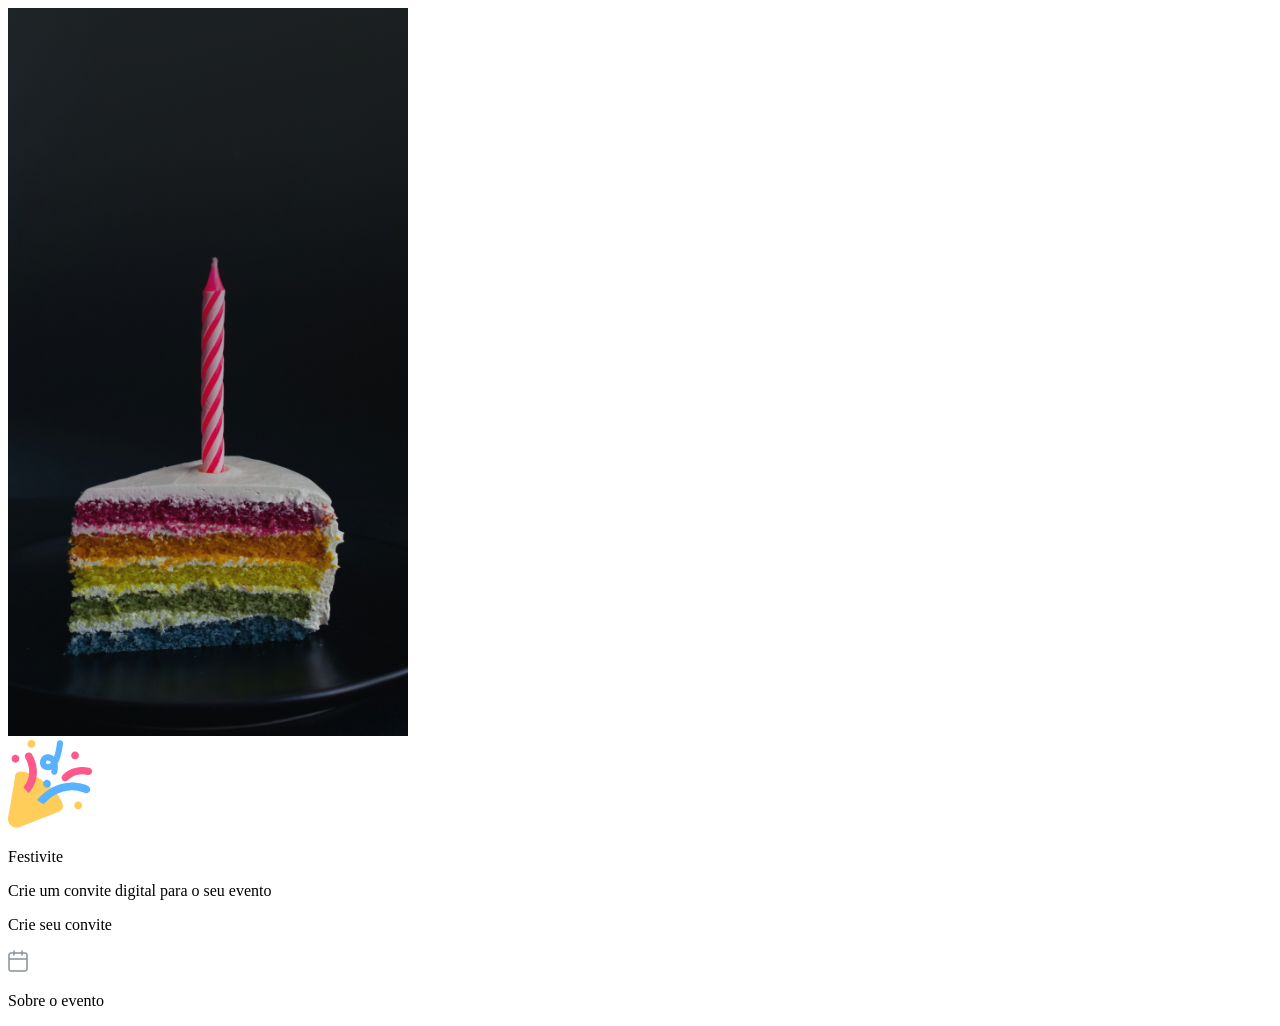
==== index.html @ 1cdf51c4 "configurando o aside" ====
<!DOCTYPE html>
<html lang="pt-br">
<head>
  <meta charset="UTF-8">
  <meta name="viewport" content="width=device-width, initial-scale=1.0">

  <link rel="preconnect" href="https://fonts.googleapis.com">
  <link rel="preconnect" href="https://fonts.gstatic.com" crossorigin>
  <link href="https://fonts.googleapis.com/css2?family=Leckerli+One&display=swap" rel="stylesheet">

  <link rel="preconnect" href="https://fonts.googleapis.com">
  <link rel="preconnect" href="https://fonts.gstatic.com" crossorigin>
  <link href="https://fonts.googleapis.com/css2?family=Baloo+2:wght@400..800&display=swap" rel="stylesheet">

  <link rel="preconnect" href="https://fonts.googleapis.com">
  <link rel="preconnect" href="https://fonts.gstatic.com" crossorigin>
  <link href="https://fonts.googleapis.com/css2?family=Baloo+2:wght@400..800&family=Open+Sans:ital,wght@0,300..800;1,300..800&display=swap" rel="stylesheet">

  <title>Formulário de Convite</title>

  <link rel="stylesheet" href="styles/index.css">

</head>
<body>
 <div id="app">
     
    <aside>
      <div class="aside-container">
        <img src="assets/imagens/Background.svg" alt="festivite">

        <header class="capa" >        
        <img class="festa" src="assets/imagens/Logo.svg" alt="logo">
        <p class="logo">Festivite</p>  
        <p class="crie">Crie um convite digital para o seu evento</p>
        </header>
      </div>
    </aside>

    <main> 

      <div class="main-container">
        <p class="convite">Crie seu convite</p>

        <section class="part-one">
          <div class="sobre">
          <img src="assets/icons/sobre.svg" alt="sobre o evento">
          <p>Sobre o evento</p>          
          </div>

        </section>
      </div>

    </main>

  </div>

</body>
</html>
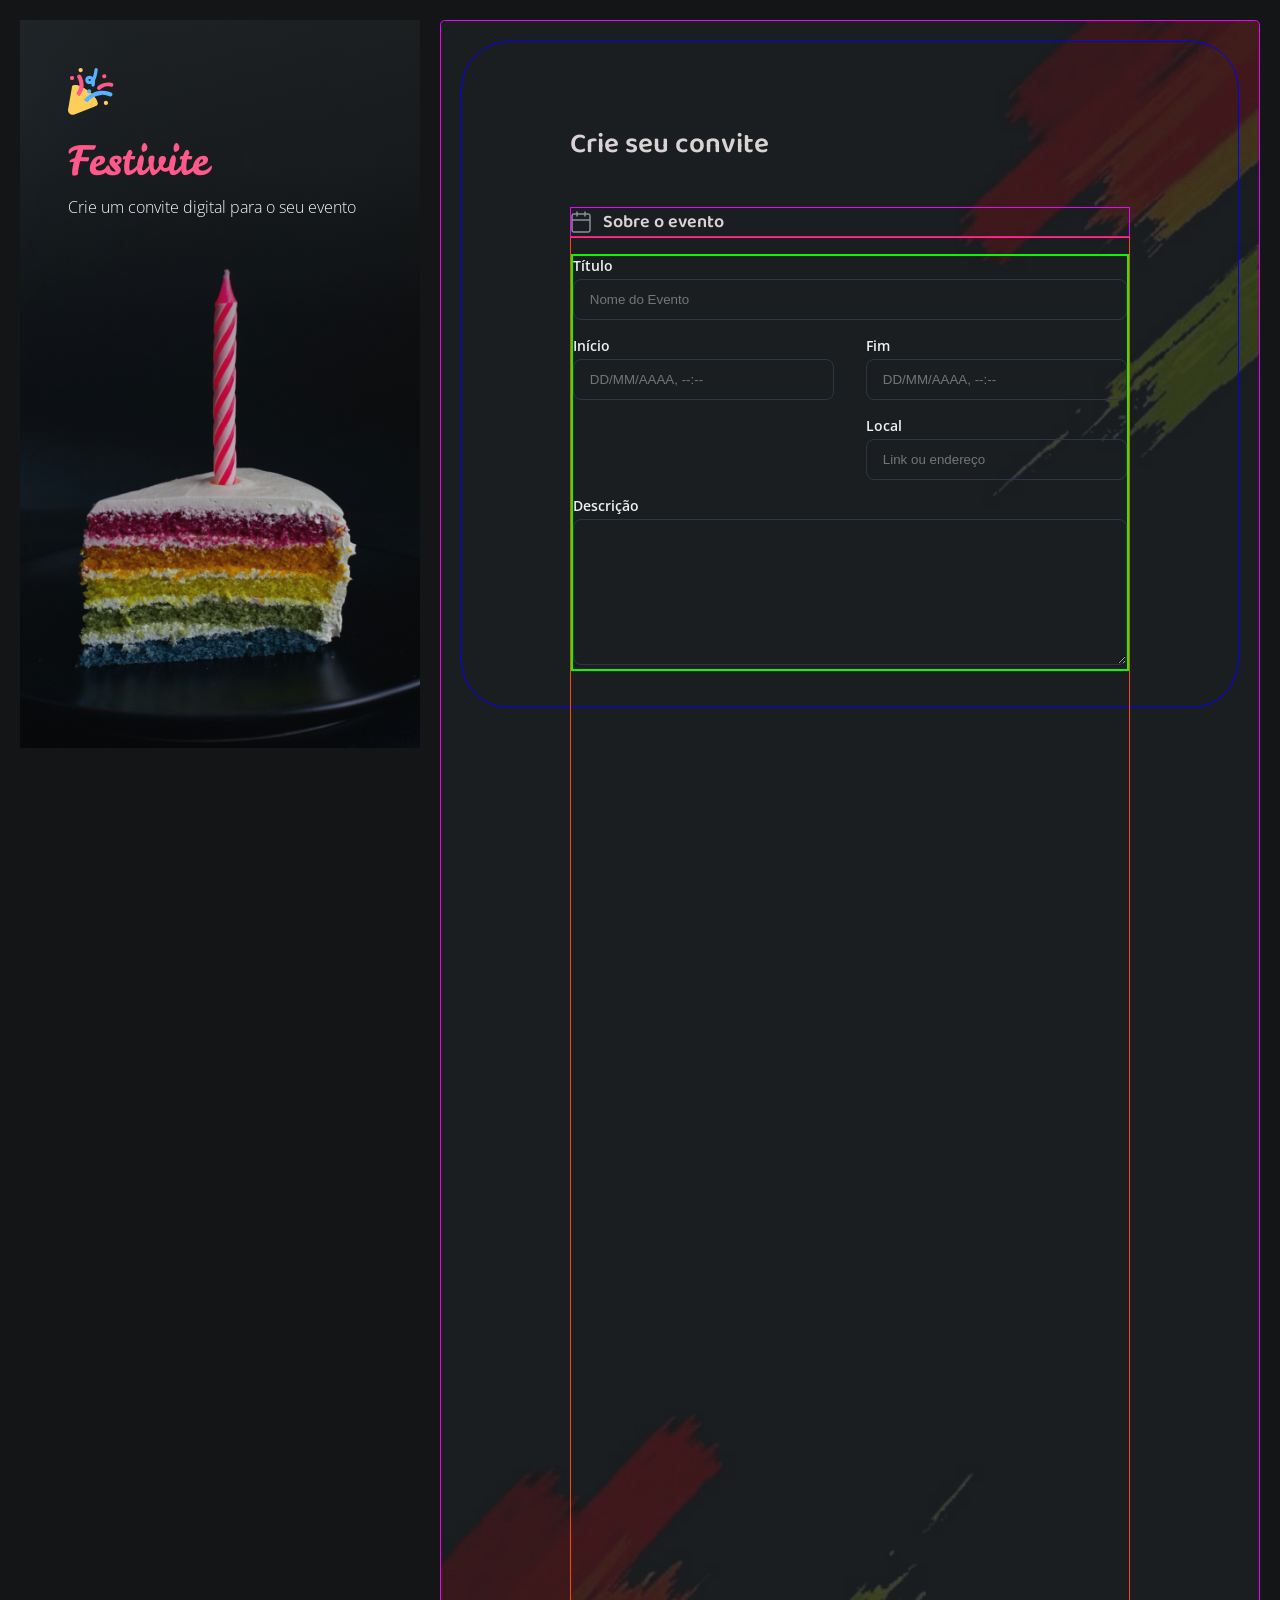
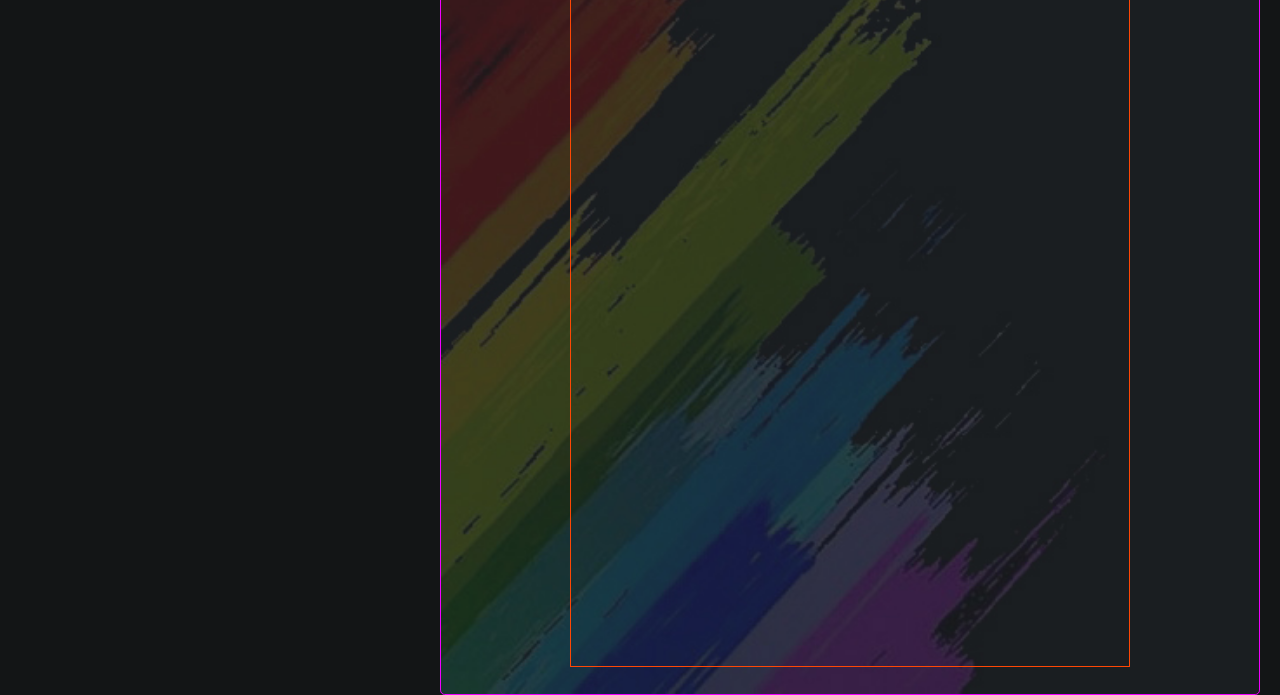
==== commit 25491440: "configurando Inputs, Select e Textarea" ====
--- a/index.html
+++ b/index.html
@@ -22,6 +22,7 @@
 
 </head>
 <body>
+  
  <div id="app">
      
     <aside>
@@ -36,7 +37,7 @@
       </div>
     </aside>
 
-    <main> 
+    <main>       
 
       <div class="main-container">
         <p class="convite">Crie seu convite</p>
@@ -44,13 +45,79 @@
         <section class="part-one">
           <div class="sobre">
           <img src="assets/icons/sobre.svg" alt="sobre o evento">
-          <p>Sobre o evento</p>          
+          <p>Sobre o evento</p>     
           </div>
 
+            <form method="post" enctype="multipart/form-data">
+
+              <fieldset class="one-section">
+                
+                <div class="evento">
+                <label for="evento">Título</label>
+                <input 
+                id="evento"
+                name="evento"
+                type="text"
+                placeholder="Nome do Evento">
+                </div>
+
+                <div class="inicio">
+                <label for="inicio">Início</label>
+                <input 
+                id="inicio"
+                name="inicio"
+                type="text"
+                lang="pt-br"
+                placeholder="DD/MM/AAAA, --:--">
+                </div>
+
+                <div class="fim">
+                <label for="fim">Fim</label>
+                <input 
+                id="fim"
+                name="fim"
+                type="text"
+                lang="pt-br"
+                placeholder="DD/MM/AAAA, --:--">
+                </div>
+
+
+
+
+
+
+
+                
+
+
+                <div class="local">
+                <label for="local">Local</label>
+                <input 
+                id="local"
+                name="local"
+                type="text"
+                placeholder="Link ou endereço">
+                </div>  
+                
+                <div class="descricao">
+                  <label for="descricao">Descrição</label>
+                  <textarea name="descricao" id="descricao"
+                  rows="8"
+                  placeholder="Escreva sobre os detalhes do evento">
+                  </textarea>
+                </div>
+
+                
+                </div>  
+              </fieldset>
+
+            </form>          
         </section>
+
+
       </div>
-
-    </main>
+      
+      </main>
 
   </div>
 
--- a/styles/index.css
+++ b/styles/index.css
@@ -0,0 +1,3 @@
+@import url(global.css);
+@import url(layout.css);
+@import url(forms.css);
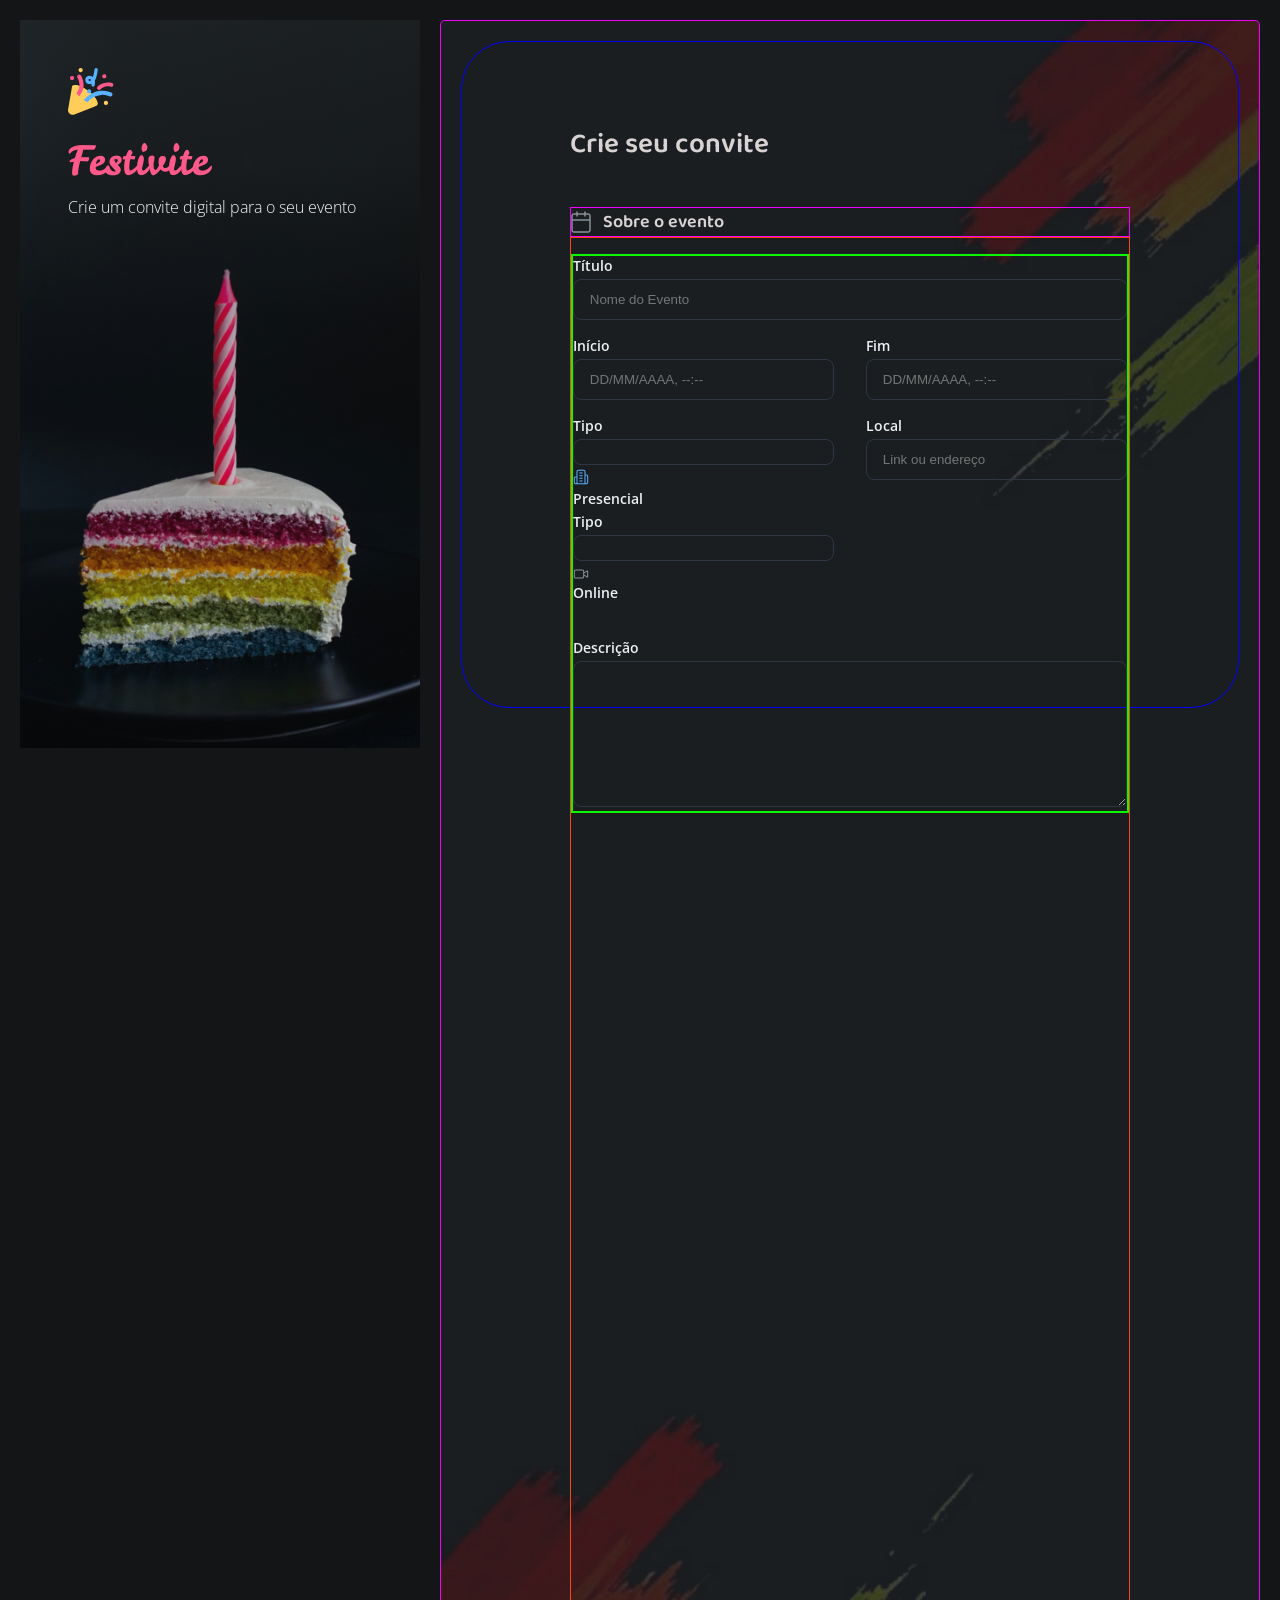
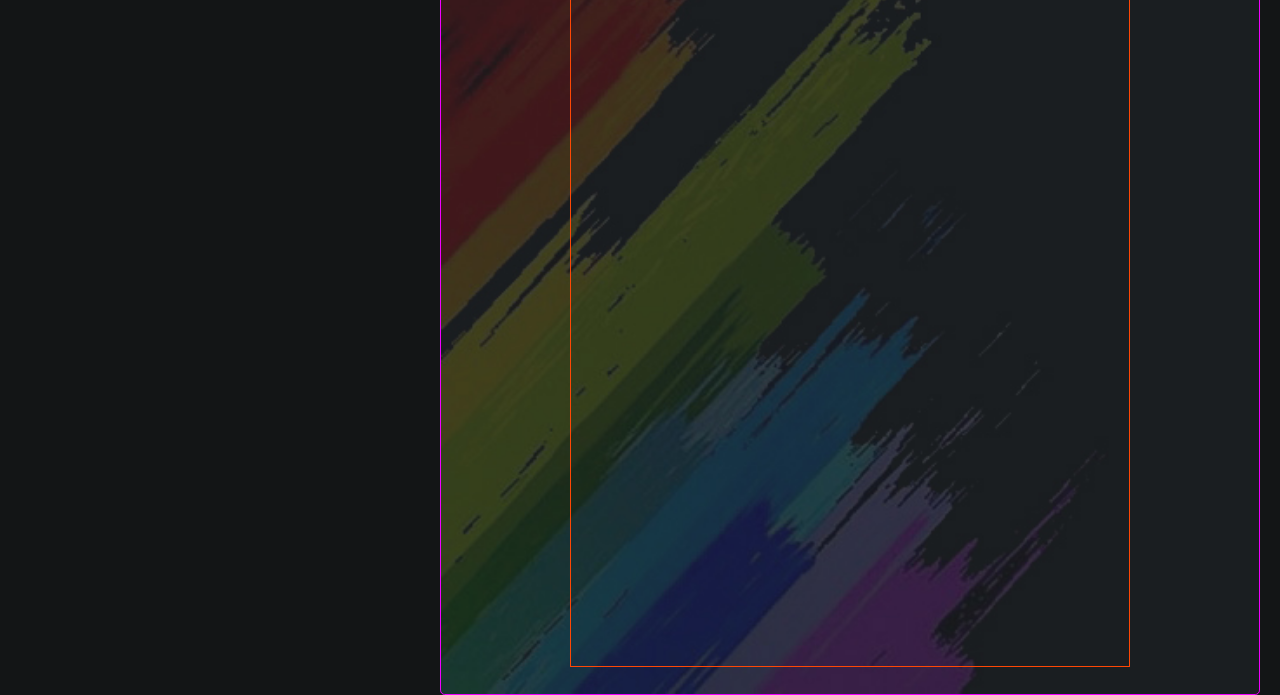
==== commit a928d530: "estruturando input do tipo radio" ====
--- a/index.html
+++ b/index.html
@@ -20,10 +20,10 @@
 
   <link rel="stylesheet" href="styles/index.css">
 
-</head>
-<body>
+  </head>        
+  <body>
   
- <div id="app">
+    <div id="app">
      
     <aside>
       <div class="aside-container">
@@ -67,7 +67,7 @@
                 id="inicio"
                 name="inicio"
                 type="text"
-                lang="pt-br"
+                lang="pt-br"              
                 placeholder="DD/MM/AAAA, --:--">
                 </div>
 
@@ -84,6 +84,36 @@
 
 
 
+
+               <div class="radio-one">  
+
+                <div class="header-tipo">
+                <label>Tipo</label>
+                
+                <div>
+                <input 
+                id="tipo-a"
+                name="tipo-a"
+                type="radio"
+                value="tipo-a">
+                <img src="assets/icons/presenci01.svg" alt="ícone presencial">
+                <label for="tipo-a">Presencial</label>
+                </div>
+
+                <div class="tipo-b">
+                <label>Tipo</label>
+                <input 
+                id="tipo-b"
+                name="tipo-b"
+                type="radio"
+                value="tipo-b">
+                <img src="assets/icons/Line01.svg" alt="ícone online">
+                <label for="tipo-b">Online</label>
+                </div>  
+
+                </div>
+
+                </div>
 
 
 
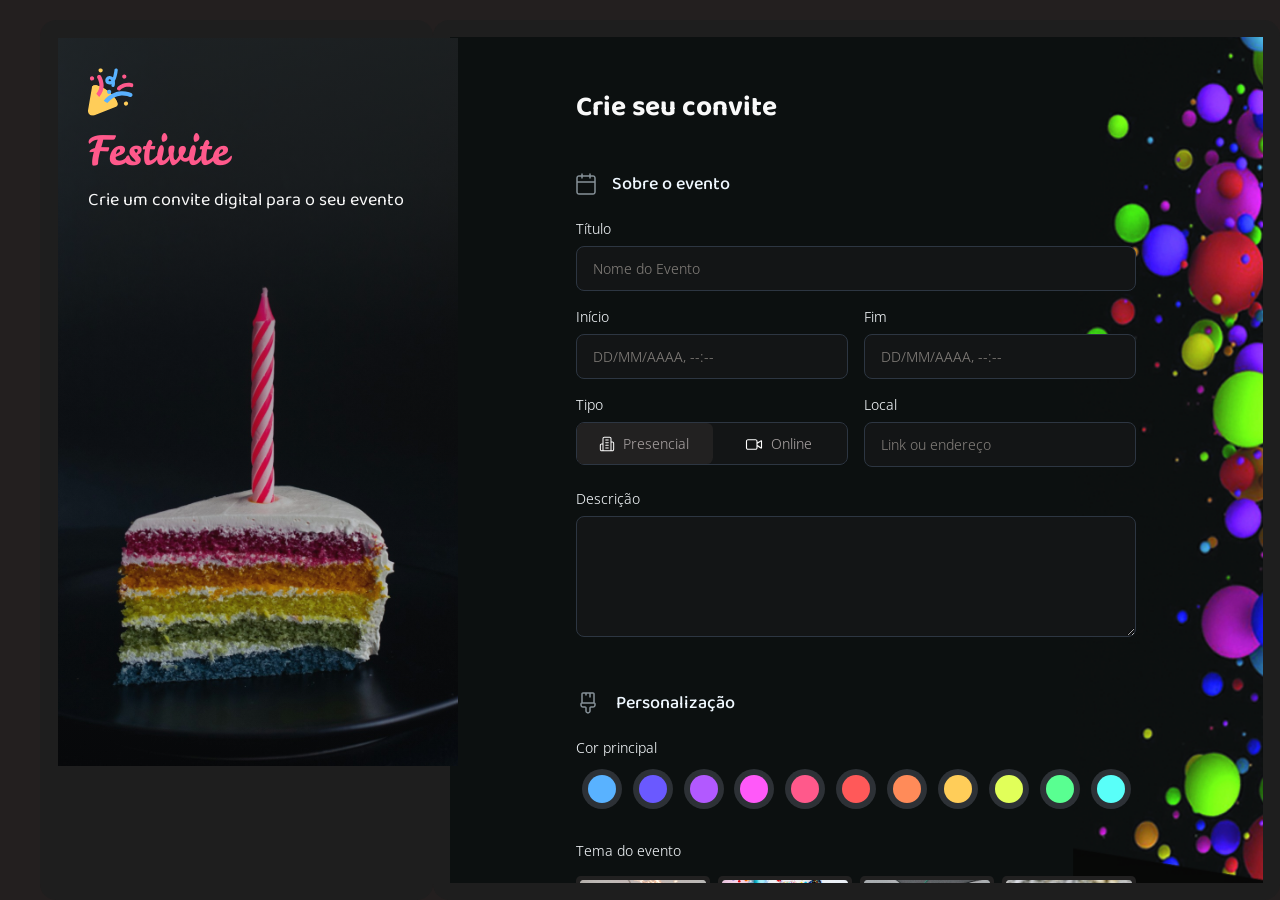
==== commit 2920969f: "estilizando inputs" ====
--- a/index.html
+++ b/index.html
@@ -1,6 +1,13 @@
 <!DOCTYPE html>
 <html lang="pt-br">
 <head>
+
+  <style>
+    ::placeholder {
+      color:rgb(126, 122, 118);
+    }
+  </style>      
+
   <meta charset="UTF-8">
   <meta name="viewport" content="width=device-width, initial-scale=1.0">
 
@@ -17,40 +24,40 @@
   <link href="https://fonts.googleapis.com/css2?family=Baloo+2:wght@400..800&family=Open+Sans:ital,wght@0,300..800;1,300..800&display=swap" rel="stylesheet">
 
   <title>Formulário de Convite</title>
-
+  
   <link rel="stylesheet" href="styles/index.css">
 
-  </head>        
-  <body>
-  
-    <div id="app">
-     
+</head>
+<body>
+  <div id="app">
+    
     <aside>
       <div class="aside-container">
-        <img src="assets/imagens/Background.svg" alt="festivite">
-
-        <header class="capa" >        
-        <img class="festa" src="assets/imagens/Logo.svg" alt="logo">
+
+        <img class="Bolo" src="assets/imagens/Background.svg" alt="festivite">
+        
+        <header class="capa">        
+        <img class="festa" src="assets/imagens/Logo.svg" alt="festa">
         <p class="logo">Festivite</p>  
         <p class="crie">Crie um convite digital para o seu evento</p>
-        </header>
+        </header> 
       </div>
     </aside>
 
-    <main>       
+    <main>
+      <h1>Crie seu convite</h1>
+
+      <form method="post" enctype="multipart/form-data">
 
       <div class="main-container">
-        <p class="convite">Crie seu convite</p>
-
-        <section class="part-one">
+        
+          <section class="section-one">
           <div class="sobre">
-          <img src="assets/icons/sobre.svg" alt="sobre o evento">
-          <p>Sobre o evento</p>     
+            <img src="assets/icons/sobre.svg" alt="">
+            <h2>Sobre o evento</h2>
           </div>
 
-            <form method="post" enctype="multipart/form-data">
-
-              <fieldset class="one-section">
+         <fieldset class="one-section">
                 
                 <div class="evento">
                 <label for="evento">Título</label>
@@ -68,7 +75,7 @@
                 name="inicio"
                 type="text"
                 lang="pt-br"              
-                placeholder="DD/MM/AAAA, --:--">
+                placeholder="DD/MM/AAAA, --:--">                
                 </div>
 
                 <div class="fim">
@@ -79,46 +86,30 @@
                 type="text"
                 lang="pt-br"
                 placeholder="DD/MM/AAAA, --:--">
-                </div>
-
-
-
-
-
-               <div class="radio-one">  
-
-                <div class="header-tipo">
-                <label>Tipo</label>
-                
-                <div>
-                <input 
-                id="tipo-a"
-                name="tipo-a"
-                type="radio"
-                value="tipo-a">
-                <img src="assets/icons/presenci01.svg" alt="ícone presencial">
-                <label for="tipo-a">Presencial</label>
-                </div>
-
-                <div class="tipo-b">
-                <label>Tipo</label>
-                <input 
-                id="tipo-b"
-                name="tipo-b"
-                type="radio"
-                value="tipo-b">
-                <img src="assets/icons/Line01.svg" alt="ícone online">
-                <label for="tipo-b">Online</label>
-                </div>  
-
-                </div>
-
-                </div>
-
-
-
-                
-
+                </div>                    
+
+                <div class="actions-wrapper">
+                <label for="tipo">Tipo</label>                
+
+                <div class="check" >
+                  
+                <input type="checkbox" id="chk">
+                <label for="chk" class="switch">
+
+                  <span class="slider"></span>
+
+                  <div class="model-personal">
+                  <img class="img-check-impress" 
+                  src="assets/icons/building-2.svg" alt="icone de impressora">              
+                  <label class="text-check" for="person">Presencial</label>                  
+                  <img 
+                  class="img-check-video"
+                  src="assets/icons/video.svg" alt="icone de impressora">                  
+                  <label class="text-check" for="online">Online</label>
+                  </div>                  
+                  </div>
+                </label>                           
+                </div>                        
 
                 <div class="local">
                 <label for="local">Local</label>
@@ -130,26 +121,274 @@
                 </div>  
                 
                 <div class="descricao">
-                  <label for="descricao">Descrição</label>
-                  <textarea name="descricao" id="descricao"
-                  rows="8"
-                  placeholder="Escreva sobre os detalhes do evento">
-                  </textarea>
-                </div>
-
-                
-                </div>  
-              </fieldset>
-
-            </form>          
+                <label for="descricao">Descrição</label >
+                <textarea name="descricao" id="descricao" rows="5"                 
+                placeholder="Escreva sobre os detalhes do evento">
+                </textarea>                
+                </div> 
+
+                                        
         </section>
 
+        <section class="section-two">
+                    
+            <div class="personal">
+            <img src="assets/icons/paintbrush-vertical.svg" alt="icone de pincel">
+            <h2>Personalização</h2>
+            </div>
+
+            <div class="paleta-cor">
+            <label for="texto">Cor principal</label>   
+            
+            
+            <div class="container-balls">   
+        
+            <label class="switch2">
+            <span class="switch-text"></span>
+            <div class="switch-wrapper">
+            <input type="checkbox" class="ball-one" name="ball-one"> 
+            <span class="switch-button"></span>  
+            <span id="button-switch"></span> 
+            </div>
+            </label>   
+        
+            <label class="switch2">
+            <span class="switch-text"></span>
+            <div class="switch-wrapper">
+            <input type="checkbox" class="ball-one" name="ball-one"> 
+            <span class="switch-button"></span>  
+            <span id="button-switch2"></span> 
+            </div>
+            </label>  
+        
+        
+            <label class="switch2">
+            <span class="switch-text"></span>
+            <div class="switch-wrapper">
+            <input type="checkbox" class="ball-one" name="ball-one"> 
+            <span class="switch-button"></span>  
+            <span id="button-switch3"></span> 
+            </div>
+            </label>  
+        
+            <label class="switch2">
+            <span class="switch-text"></span>
+            <div class="switch-wrapper">
+            <input type="checkbox" class="ball-one" name="ball-one"> 
+            <span class="switch-button"></span>  
+            <span id="button-switch4"></span> 
+            </div>
+            </label>  
+        
+            <label class="switch2">
+            <span class="switch-text"></span>
+            <div class="switch-wrapper">
+            <input type="checkbox" class="ball-one" name="ball-one"> 
+            <span class="switch-button"></span>  
+            <span id="button-switch5"></span> 
+            </div>
+            </label>  
+        
+            <label class="switch2">
+            <span class="switch-text"></span>
+            <div class="switch-wrapper">
+            <input type="checkbox" class="ball-one" name="ball-one"> 
+            <span class="switch-button"></span>  
+            <span id="button-switch6"></span> 
+            </div>
+            </label>  
+        
+            <label class="switch2">
+            <span class="switch-text"></span>
+            <div class="switch-wrapper">
+            <input type="checkbox" class="ball-one" name="ball-one"> 
+            <span class="switch-button"></span>  
+            <span id="button-switch7"></span> 
+            </div>
+            </label>  
+        
+            <label class="switch2">
+            <span class="switch-text"></span>
+            <div class="switch-wrapper">
+            <input type="checkbox" class="ball-one" name="ball-one"> 
+            <span class="switch-button"></span>  
+            <span id="button-switch8"></span> 
+            </div>
+            </label>  
+
+            <label class="switch2">
+            <span class="switch-text"></span>
+            <div class="switch-wrapper">
+            <input type="checkbox" class="ball-one" name="ball-one"> 
+            <span class="switch-button"></span>  
+            <span id="button-switch9"></span> 
+            </div>
+            </label>  
+        
+            <label class="switch2">
+            <span class="switch-text"></span>
+            <div class="switch-wrapper">
+            <input type="checkbox" class="ball-one" name="ball-one"> 
+            <span class="switch-button"></span>  
+            <span id="button-switch10"></span> 
+            </div>
+            </label>  
+        
+            <label class="switch2">
+            <span class="switch-text"></span>
+            <div class="switch-wrapper">
+            <input type="checkbox" class="ball-one" name="ball-one"> 
+            <span class="switch-button"></span>  
+            <span id="button-switch11"></span> 
+            </div>
+            </label>  
+            </div>  </div>  
+
+            <div class="subject">
+            <label for="texto">Tema do evento</label>
+             </div>
+
+            <div class="container-cards"> 
+
+           <div class="div-card">   
+            <input type="checkbox" id="ibirthday" name="birthday">         
+           <label for="ibirthday" class="label-card">                           
+           <img class="img-cards" src="assets/imagens/Niver.svg" alt="niver">  
+           <p>Aniversário</p>   
+           </label>       
+           </div>   
+              
+           <div class="div-card">   
+            <input type="checkbox" id="ichild" name="child">         
+           <label for="ichild" class="label-card">                           
+           <img class="img-cards" src="assets/imagens/infantil.svg" alt="Infantil">  
+           <p>Infantil</p>   
+           </label>       
+           </div>              
+           
+           <div class="div-card">   
+            <input type="checkbox" id="igraduation" name="graduation">         
+           <label for="igraduation" class="label-card">                           
+           <img class="img-cards" src="assets/imagens/formatura.svg" alt="formatura">  
+           <p>formatura</p>   
+           </label>       
+           </div>              
+           
+           <div class="div-card">   
+            <input type="checkbox" id="imarriage" name="marriage">         
+           <label for="imarriage" class="label-card">                           
+           <img class="img-cards" src="assets/imagens/casamento.svg" alt="casamento">  
+           <p>casamento</p>   
+           </label>       
+           </div>                       
+
+           <div class="div-card">   
+            <input type="checkbox" id="ibaby" name="baby">         
+           <label for="ibaby" class="label-card">                           
+           <img class="img-cards" src="assets/imagens/bebe.svg" alt="Chá de bebê">  
+           <p>Chá de bebê</p>   
+           </label>       
+           </div>      
+           
+           <div class="div-card">   
+            <input type="checkbox" id="ipanela" name="graduation">         
+           <label for="ipanela" class="label-card">                           
+           <img class="img-cards" src="assets/imagens/panela.svg" alt="panela">  
+           <p>Chá de panela</p>   
+           </label>       
+           </div>              
+                      
+           <div class="div-card">   
+            <input type="checkbox" id="icarnaval" name="graduation">         
+           <label for="icarnaval" class="label-card">                           
+           <img class="img-cards" src="assets/imagens/carnaval.svg" alt="carnaval">  
+           <p>Carnaval</p>   
+           </label>       
+           </div>              
+           
+            <div class="div-card">   
+            <input type="checkbox" id="ipascoa" name="pascoa">         
+           <label for="ipascoa" class="label-card">                           
+           <img class="img-cards" src="assets/imagens/pascoa.svg" alt="pascoa">  
+           <p>Páscoa</p>   
+           </label>       
+           </div> 
+
+           <div class="div-card">   
+            <input type="checkbox" id="ijohn" name="john">         
+           <label for="ijohn" class="label-card">                           
+           <img class="img-cards" src="assets/imagens/joao.svg" alt="john">  
+           <p>São João</p>   
+           </label>       
+           </div>              
+          
+           <div class="div-card">   
+            <input type="checkbox" id="ihalloween" name="graduation">         
+           <label for="ihalloween" class="label-card">                           
+           <img class="img-cards" src="assets/imagens/halloween.svg" alt="halloween">  
+           <p>Halloween</p>   
+           </label>       
+           </div>              
+           
+           
+           
+           <div class="div-card">   
+            <input type="checkbox" id="inatal" name="natal">         
+           <label for="inatal" class="label-card">                           
+           <img class="img-cards" src="assets/imagens/natal.svg" alt="natal">  
+           <p>Natal</p>   
+           </label>       
+           </div>              
+           
+           <div class="div-card">   
+            <input type="checkbox" id="ioutros" name="outros">         
+           <label for="ioutros" class="label-card">                           
+           <img class="img-cards" src="assets/imagens/outro.svg" alt="outros">  
+           <p>Outros</p>   
+           </label>       
+           </div>         
+           
+
+            </div>            
+
+        <div class="switch-toggle">
+
+          <div class="style">
+            <label for="texto">Estilo</label>
+  <div class="space">
+          <label 
+         for="my-switch" class="l-switch">           
+            <div class="wrapper-switch" >
+                <input type="checkbox" id="my-switch" name="my-switch">              
+              <span class="button-switch" ></span> 
+            <span class="dark" >Escuro</span>
+            <span class="clean" >Claro</span>
+            </div>
+
+          </label>
+  </div>
+          </div>
+
+
+          <div class="file-input">
+
+          </div>
+
+
+        </div>
+
+
+
+
+            </section>
+
+
 
       </div>
-      
-      </main>
-
-  </div>
-
+      </form>
+    </main>
+
+    </div>
+  </div>  
 </body>
 </html>
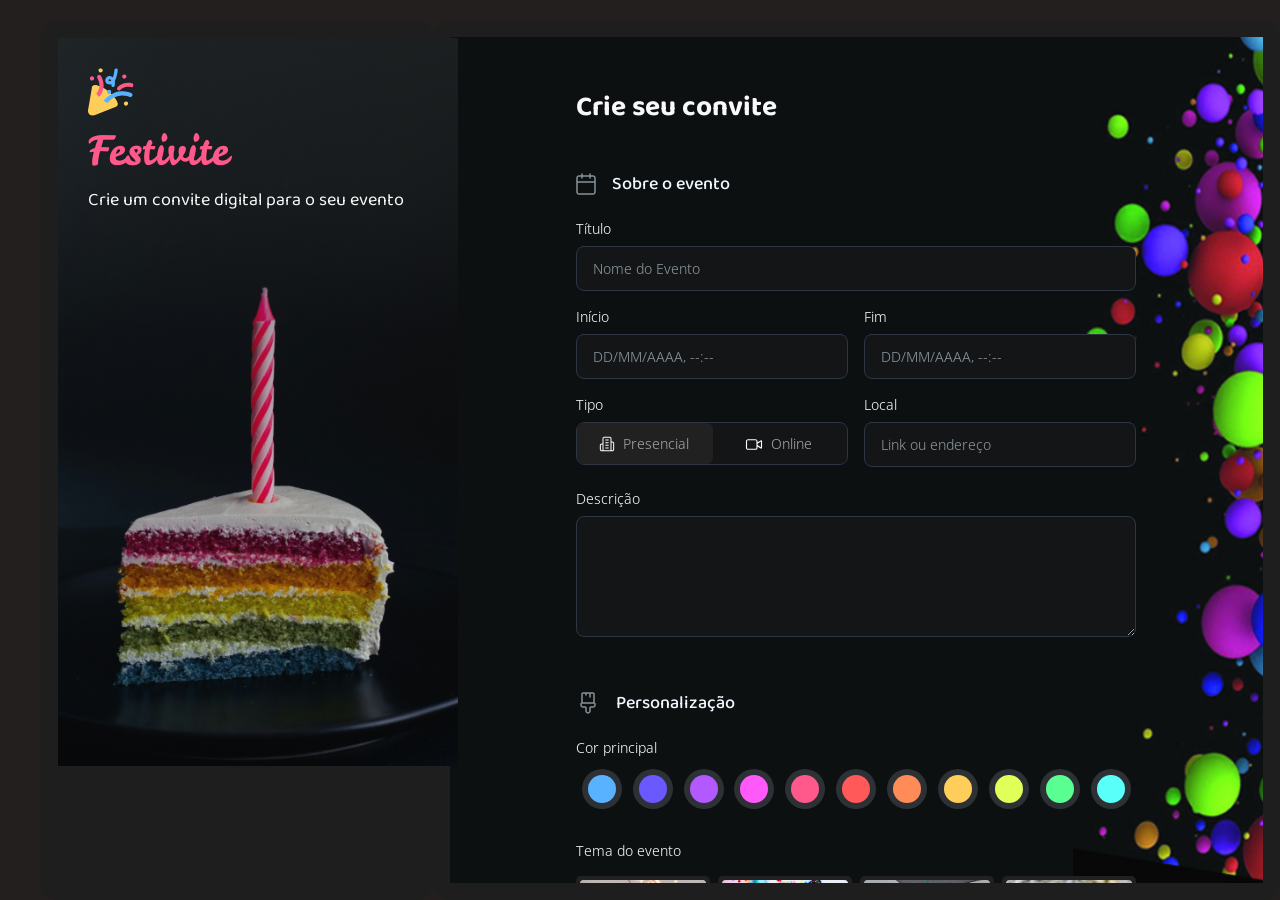
==== commit 5a58fed6: "Encerramento do projeto" ====
--- a/index.html
+++ b/index.html
@@ -1,12 +1,6 @@
 <!DOCTYPE html>
 <html lang="pt-br">
-<head>
-
-  <style>
-    ::placeholder {
-      color:rgb(126, 122, 118);
-    }
-  </style>      
+<head>     
 
   <meta charset="UTF-8">
   <meta name="viewport" content="width=device-width, initial-scale=1.0">
@@ -52,6 +46,7 @@
       <div class="main-container">
         
           <section class="section-one">
+
           <div class="sobre">
             <img src="assets/icons/sobre.svg" alt="">
             <h2>Sobre o evento</h2>
@@ -65,8 +60,8 @@
                 id="evento"
                 name="evento"
                 type="text"
-                placeholder="Nome do Evento">
-                </div>
+                placeholder="Nome do Evento">                 
+              </div>
 
                 <div class="inicio">
                 <label for="inicio">Início</label>
@@ -355,7 +350,7 @@
 
           <div class="style">
             <label for="texto">Estilo</label>
-  <div class="space">
+    <div class="space">
           <label 
          for="my-switch" class="l-switch">           
             <div class="wrapper-switch" >
@@ -366,23 +361,129 @@
             </div>
 
           </label>
+    </div>
+          </div>
+
+          <div class="file-input">
+            <label for="file-input">Foto de capa
+
+              <div class="wrapper-part">
+            <div class="wrapper-file">
+              <img src="assets/icons/select.svg" alt="selecionar">
+              <label for="file-input" class="text-select">Selecionar</label>
+              <input type="checkbox" id="file-input" name="file-input">             
+              <span class="select">Nenhum arquivo selecionado</span>
+              <span class="no-select">img.png</span>                     
+            </div>
+
+          </div>   
+
+          </section>
+
+  <section class="section-three">
+  
+    <div class="date">
+      
+            <img src="assets/icons/data.svg" alt="dados">
+            <h2>Dados para contato</h2>
+          </div>
+
+         <fieldset class="three-section">
+                
+                <div class="name">
+                <label for="name" >Nome</label>
+                <input disabled
+                id="name"
+                name="name"
+                type="text"
+                placeholder="Nome completo">                 
+              </div>
+
+              <section class="alert">            
+                  <img src="assets/icons/circle-alert.svg" alt="alerta">
+                  <p>Campo Obrigatório</p>              
+              </section>              
+
+                <div class="e-mail">
+                <label for="e-mail">E-mail</label>
+                <input 
+                id="e-mail"
+                name="e-mail"
+                type="text"
+                lang="pt-br"              
+                placeholder="exemplo@email.com">                
+                </div>
+
+                <div class="fone">
+                <label for="fone">Telefone</label>
+                <input 
+                id="fone"
+                name="fone"
+                type="text"
+                lang="pt-br"
+                placeholder="(99) 99999-9999 ">
+                </div>               
+    
+  </fieldset>
+  </section>        
+
+  <section class="section-four">
+
+    <footer>
+
+      <div class="wrapper-footer">
+
+      <div class="div-footer">        
+        <div class="div-slide">
+    <input type="checkbox" name="privacy" id="privacy">    
+    <label for="privacy" class="slide-label"></label>
+     </div>
+     <div class="div-text">
+    <label for="privacy" >Li e concordo com os <span>Termos e Condições</span>
+      e com a <span>Política de Privacidade</span>
+      </label>   
+    </div>     
+    </div>
+
+    <div class="div-footer">         
+        <div class="div-slide">
+    <input type="checkbox" name="privacy" id="accepted">    
+    <label for="accepted" class="slide-label"></label>
+     </div>
+     <div class="div-text">
+    <label for="accepted" >Aceito receber atualizações por e-mail
+      </label>   
+    </div>      </div>  
+
+    <div class="div-footer">         
+        <div class="div-slide">
+    <input type="checkbox" name="privacy" id="update">    
+    <label for="update" class="slide-label"></label>
+     </div>
+     <div class="div-text">
+    <label for="update" >Aceito receber atualizações por SMS
+      </label>   
+    </div>     
+  </div>  
   </div>
-          </div>
-
-
-          <div class="file-input">
-
-          </div>
-
-
-        </div>
-
-
-
-
-            </section>
-
-
+
+  <div class="action-wrapper">  
+
+    <div class="backg">
+  <div class="button-action">
+    <img src="assets/icons/action.svg" alt="">
+    <input type="file" name="action" id="action">
+    <label for="action">
+    <label>Gerar convite</label>
+    </label>
+  </div>
+  </div>
+
+</div>
+
+  </footer>
+
+  </section>
 
       </div>
       </form>
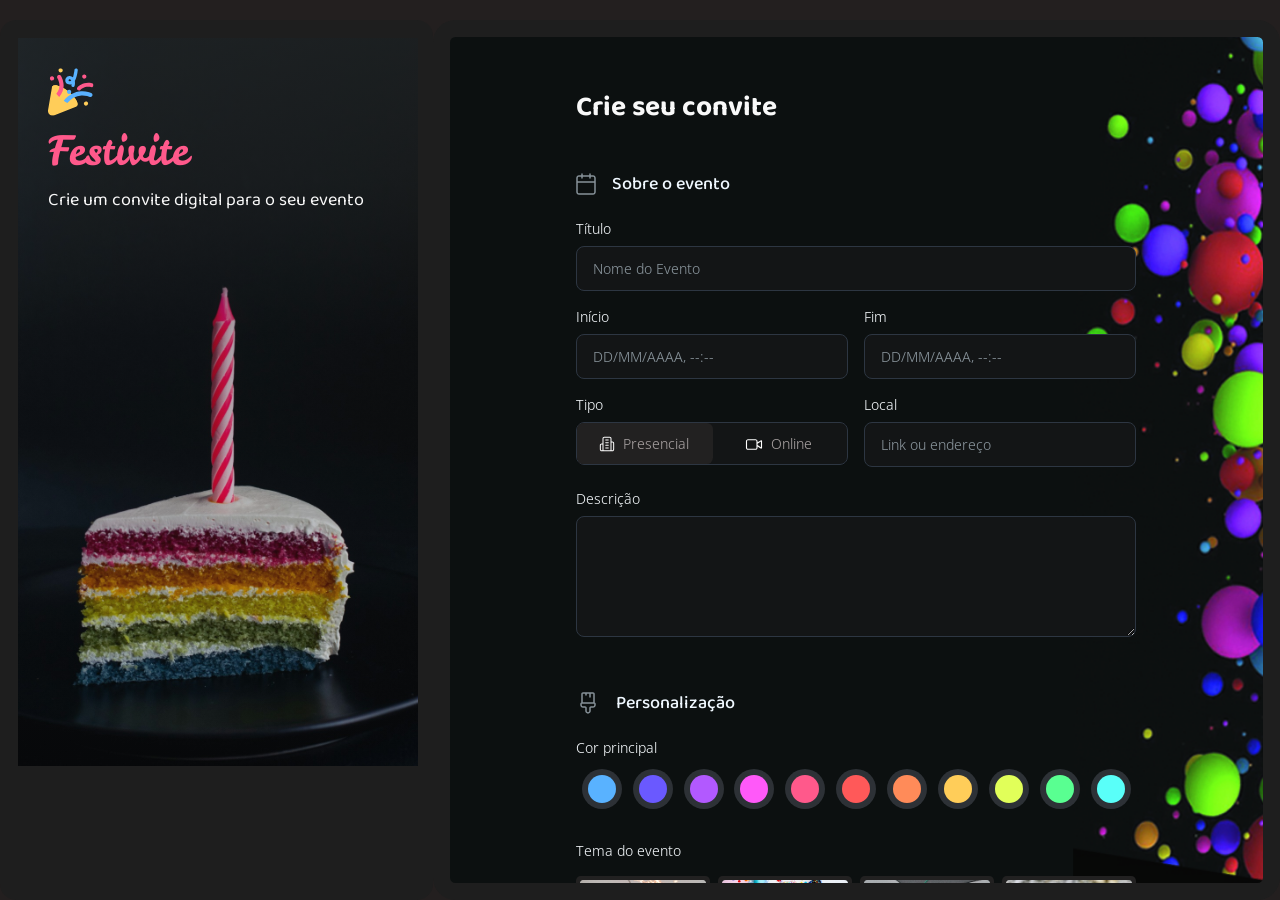
==== commit 2e6909eb: "Inspeção e Conclusão do projeto" ====
--- a/index.html
+++ b/index.html
@@ -18,11 +18,12 @@
   <link href="https://fonts.googleapis.com/css2?family=Baloo+2:wght@400..800&family=Open+Sans:ital,wght@0,300..800;1,300..800&display=swap" rel="stylesheet">
 
   <title>Formulário de Convite</title>
+  <!-- Desenvolvido por Eduardo José Marinho - Junho de 2025 !!! -->
   
   <link rel="stylesheet" href="styles/index.css">
 
-</head>
-<body>
+  </head>
+  <body>
   <div id="app">
     
     <aside>
@@ -36,9 +37,9 @@
         <p class="crie">Crie um convite digital para o seu evento</p>
         </header> 
       </div>
-    </aside>
-
-    <main>
+      </aside>
+
+      <main>
       <h1>Crie seu convite</h1>
 
       <form method="post" enctype="multipart/form-data">
@@ -52,7 +53,7 @@
             <h2>Sobre o evento</h2>
           </div>
 
-         <fieldset class="one-section">
+          <fieldset class="one-section">
                 
                 <div class="evento">
                 <label for="evento">Título</label>
@@ -123,9 +124,9 @@
                 </div> 
 
                                         
-        </section>
-
-        <section class="section-two">
+                </section>
+
+            <section class="section-two">
                     
             <div class="personal">
             <img src="assets/icons/paintbrush-vertical.svg" alt="icone de pincel">
@@ -154,8 +155,7 @@
             <span class="switch-button"></span>  
             <span id="button-switch2"></span> 
             </div>
-            </label>  
-        
+            </label>          
         
             <label class="switch2">
             <span class="switch-text"></span>
@@ -246,7 +246,7 @@
             <div class="container-cards"> 
 
            <div class="div-card">   
-            <input type="checkbox" id="ibirthday" name="birthday">         
+           <input type="checkbox" id="ibirthday" name="birthday">         
            <label for="ibirthday" class="label-card">                           
            <img class="img-cards" src="assets/imagens/Niver.svg" alt="niver">  
            <p>Aniversário</p>   
@@ -262,7 +262,7 @@
            </div>              
            
            <div class="div-card">   
-            <input type="checkbox" id="igraduation" name="graduation">         
+           <input type="checkbox" id="igraduation" name="graduation">         
            <label for="igraduation" class="label-card">                           
            <img class="img-cards" src="assets/imagens/formatura.svg" alt="formatura">  
            <p>formatura</p>   
@@ -270,7 +270,7 @@
            </div>              
            
            <div class="div-card">   
-            <input type="checkbox" id="imarriage" name="marriage">         
+           <input type="checkbox" id="imarriage" name="marriage">         
            <label for="imarriage" class="label-card">                           
            <img class="img-cards" src="assets/imagens/casamento.svg" alt="casamento">  
            <p>casamento</p>   
@@ -278,7 +278,7 @@
            </div>                       
 
            <div class="div-card">   
-            <input type="checkbox" id="ibaby" name="baby">         
+           <input type="checkbox" id="ibaby" name="baby">         
            <label for="ibaby" class="label-card">                           
            <img class="img-cards" src="assets/imagens/bebe.svg" alt="Chá de bebê">  
            <p>Chá de bebê</p>   
@@ -294,15 +294,15 @@
            </div>              
                       
            <div class="div-card">   
-            <input type="checkbox" id="icarnaval" name="graduation">         
+           <input type="checkbox" id="icarnaval" name="graduation">         
            <label for="icarnaval" class="label-card">                           
            <img class="img-cards" src="assets/imagens/carnaval.svg" alt="carnaval">  
            <p>Carnaval</p>   
            </label>       
            </div>              
            
-            <div class="div-card">   
-            <input type="checkbox" id="ipascoa" name="pascoa">         
+           <div class="div-card">   
+           <input type="checkbox" id="ipascoa" name="pascoa">         
            <label for="ipascoa" class="label-card">                           
            <img class="img-cards" src="assets/imagens/pascoa.svg" alt="pascoa">  
            <p>Páscoa</p>   
@@ -310,7 +310,7 @@
            </div> 
 
            <div class="div-card">   
-            <input type="checkbox" id="ijohn" name="john">         
+           <input type="checkbox" id="ijohn" name="john">         
            <label for="ijohn" class="label-card">                           
            <img class="img-cards" src="assets/imagens/joao.svg" alt="john">  
            <p>São João</p>   
@@ -318,17 +318,15 @@
            </div>              
           
            <div class="div-card">   
-            <input type="checkbox" id="ihalloween" name="graduation">         
+           <input type="checkbox" id="ihalloween" name="graduation">         
            <label for="ihalloween" class="label-card">                           
            <img class="img-cards" src="assets/imagens/halloween.svg" alt="halloween">  
            <p>Halloween</p>   
            </label>       
            </div>              
            
-           
-           
-           <div class="div-card">   
-            <input type="checkbox" id="inatal" name="natal">         
+           <div class="div-card">   
+           <input type="checkbox" id="inatal" name="natal">         
            <label for="inatal" class="label-card">                           
            <img class="img-cards" src="assets/imagens/natal.svg" alt="natal">  
            <p>Natal</p>   
@@ -336,24 +334,24 @@
            </div>              
            
            <div class="div-card">   
-            <input type="checkbox" id="ioutros" name="outros">         
+           <input type="checkbox" id="ioutros" name="outros">         
            <label for="ioutros" class="label-card">                           
            <img class="img-cards" src="assets/imagens/outro.svg" alt="outros">  
            <p>Outros</p>   
            </label>       
-           </div>         
-           
-
-            </div>            
-
-        <div class="switch-toggle">
-
-          <div class="style">
+           </div>              
+
+           </div>            
+
+           <div class="switch-toggle">
+
+            <div class="style">
             <label for="texto">Estilo</label>
-    <div class="space">
+
+          <div class="space">
           <label 
-         for="my-switch" class="l-switch">           
-            <div class="wrapper-switch" >
+          for="my-switch" class="l-switch">           
+                <div class="wrapper-switch" >
                 <input type="checkbox" id="my-switch" name="my-switch">              
               <span class="button-switch" ></span> 
             <span class="dark" >Escuro</span>
@@ -368,27 +366,26 @@
             <label for="file-input">Foto de capa
 
               <div class="wrapper-part">
-            <div class="wrapper-file">
+              <div class="wrapper-file">
               <img src="assets/icons/select.svg" alt="selecionar">
               <label for="file-input" class="text-select">Selecionar</label>
               <input type="checkbox" id="file-input" name="file-input">             
               <span class="select">Nenhum arquivo selecionado</span>
               <span class="no-select">img.png</span>                     
-            </div>
-
-          </div>   
-
-          </section>
+              </div>
+              </div>   
+
+            </section>
 
   <section class="section-three">
   
-    <div class="date">
+            <div class="date">
       
             <img src="assets/icons/data.svg" alt="dados">
             <h2>Dados para contato</h2>
-          </div>
-
-         <fieldset class="three-section">
+            </div>
+
+            <fieldset class="three-section">
                 
                 <div class="name">
                 <label for="name" >Nome</label>
@@ -397,12 +394,12 @@
                 name="name"
                 type="text"
                 placeholder="Nome completo">                 
-              </div>
+                </div>
 
               <section class="alert">            
                   <img src="assets/icons/circle-alert.svg" alt="alerta">
                   <p>Campo Obrigatório</p>              
-              </section>              
+                  </section>              
 
                 <div class="e-mail">
                 <label for="e-mail">E-mail</label>
@@ -422,74 +419,73 @@
                 type="text"
                 lang="pt-br"
                 placeholder="(99) 99999-9999 ">
-                </div>               
+                </div>             
     
-  </fieldset>
-  </section>        
-
-  <section class="section-four">
+                </fieldset>
+            </section>        
+
+    <section class="section-four">
 
     <footer>
 
       <div class="wrapper-footer">
 
-      <div class="div-footer">        
-        <div class="div-slide">
+    <div class="div-footer">        
+    <div class="div-slide">
     <input type="checkbox" name="privacy" id="privacy">    
     <label for="privacy" class="slide-label"></label>
-     </div>
-     <div class="div-text">
+    </div>
+    <div class="div-text">
     <label for="privacy" >Li e concordo com os <span>Termos e Condições</span>
-      e com a <span>Política de Privacidade</span>
-      </label>   
+    e com a <span>Política de Privacidade</span>
+    </label>   
     </div>     
     </div>
 
     <div class="div-footer">         
-        <div class="div-slide">
+    <div class="div-slide">
     <input type="checkbox" name="privacy" id="accepted">    
     <label for="accepted" class="slide-label"></label>
-     </div>
-     <div class="div-text">
+    </div>
+    <div class="div-text">
     <label for="accepted" >Aceito receber atualizações por e-mail
-      </label>   
-    </div>      </div>  
+    </label>   
+    </div>     
+    </div>  
 
     <div class="div-footer">         
-        <div class="div-slide">
+    <div class="div-slide">
     <input type="checkbox" name="privacy" id="update">    
     <label for="update" class="slide-label"></label>
-     </div>
-     <div class="div-text">
+    </div>
+    <div class="div-text">
     <label for="update" >Aceito receber atualizações por SMS
-      </label>   
+    </label>   
     </div>     
-  </div>  
-  </div>
-
-  <div class="action-wrapper">  
+    </div>  
+    </div>
+
+    <div class="action-wrapper">  
 
     <div class="backg">
-  <div class="button-action">
+    <div class="button-action">
     <img src="assets/icons/action.svg" alt="">
     <input type="file" name="action" id="action">
     <label for="action">
     <label>Gerar convite</label>
     </label>
+    </div>
+    </div>
   </div>
+
+  </footer>
+
+  </section>
   </div>
-
-</div>
-
-  </footer>
-
-  </section>
-
-      </div>
-      </form>
-    </main>
-
-    </div>
+  </form>
+</main>
+
+  </div>
   </div>  
 </body>
 </html>
